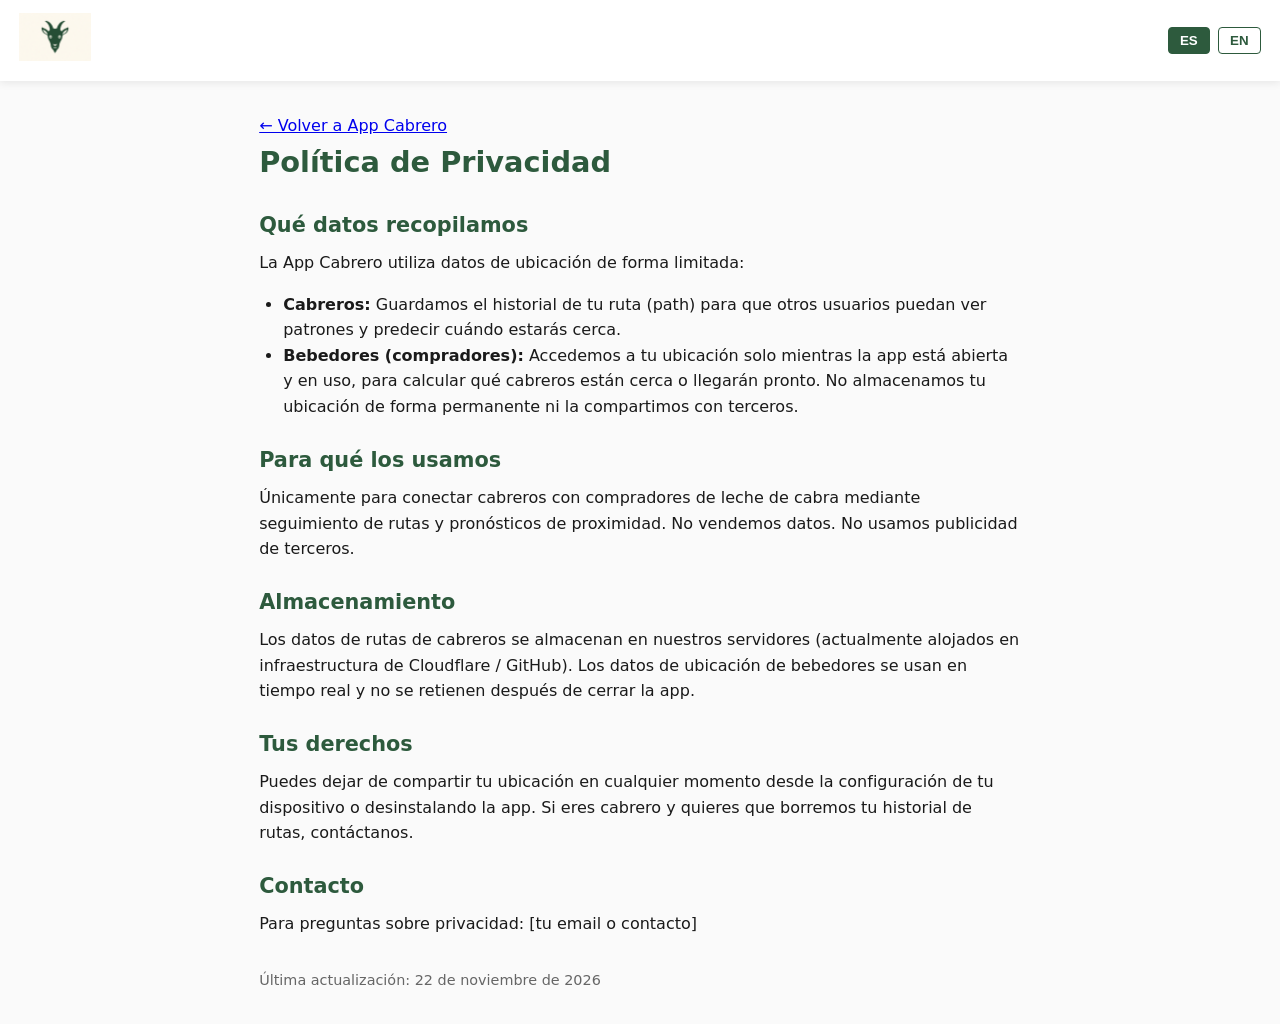
==== privacy.html @ 341f7de8 "Initial website" ====
<!DOCTYPE html>
<html lang="es">
<head>
  <meta charset="UTF-8">
  <meta name="viewport" content="width=device-width, initial-scale=1.0">
  <title>Política de Privacidad – Cabrero App</title>
  <link rel="stylesheet" href="styles.css">
</head>
<body>
  <header>
    <div class="header-inner">
      <a href="index.html"><img src="imagine_images/d5Y8Q.jpg" alt="Cabrero App" class="logo"></a>
      <div class="lang-switch">
        <button data-lang="es" class="active">ES</button>
        <button data-lang="en">EN</button>
      </div>
    </div>
  </header>

  <div class="legal">
    <a href="index.html" data-i18n="back">← Volver a App Cabrero</a>
    <h1 id="privacy-title">Política de Privacidad</h1>
    <div id="privacy-content"></div>
    <p class="note">Última actualización: 22 de noviembre de 2026</p>
  </div>

  <script src="script.js"></script>
  <script>
    const privacy = {
      es: `
        <h2>Qué datos recopilamos</h2>
        <p>La App Cabrero utiliza datos de ubicación de forma limitada:</p>
        <ul>
          <li><strong>Cabreros:</strong> Guardamos el historial de tu ruta (path) para que otros usuarios puedan ver patrones y predecir cuándo estarás cerca.</li>
          <li><strong>Bebedores (compradores):</strong> Accedemos a tu ubicación solo mientras la app está abierta y en uso, para calcular qué cabreros están cerca o llegarán pronto. No almacenamos tu ubicación de forma permanente ni la compartimos con terceros.</li>
        </ul>
        <h2>Para qué los usamos</h2>
        <p>Únicamente para conectar cabreros con compradores de leche de cabra mediante seguimiento de rutas y pronósticos de proximidad. No vendemos datos. No usamos publicidad de terceros.</p>
        <h2>Almacenamiento</h2>
        <p>Los datos de rutas de cabreros se almacenan en nuestros servidores (actualmente alojados en infraestructura de Cloudflare / GitHub). Los datos de ubicación de bebedores se usan en tiempo real y no se retienen después de cerrar la app.</p>
        <h2>Tus derechos</h2>
        <p>Puedes dejar de compartir tu ubicación en cualquier momento desde la configuración de tu dispositivo o desinstalando la app. Si eres cabrero y quieres que borremos tu historial de rutas, contáctanos.</p>
        <h2>Contacto</h2>
        <p>Para preguntas sobre privacidad: [tu email o contacto]</p>
      `,
      en: `
        <h2>What data we collect</h2>
        <p>The Cabrero App uses location data in a limited way:</p>
        <ul>
          <li><strong>Cabreros:</strong> We store your route history (path) so other users can see patterns and predict when you will be nearby.</li>
          <li><strong>Drinkers (buyers):</strong> We access your location only while the app is open and in use, to calculate which shepherds are nearby or coming soon. We do not permanently store your location or share it with third parties.</li>
        </ul>
        <h2>How we use it</h2>
        <p>Only to connect cabreros with goat milk buyers through route tracking and proximity forecasts. We do not sell data. We do not use third-party advertising.</p>
        <h2>Storage</h2>
        <p>Cabrero route data is stored on our servers (currently hosted on Cloudflare / GitHub infrastructure). Drinker location data is used in real time and is not retained after the app is closed.</p>
        <h2>Your rights</h2>
        <p>You can stop sharing your location at any time from your device settings or by uninstalling the app. If you are a cabrero and want us to delete your route history, contact us.</p>
        <h2>Contact</h2>
        <p>For privacy questions: [your email or contact]</p>
      `
    };
    function updatePrivacy(lang) {
      lang = lang || localStorage.getItem('cabrero-lang') || 'es';
      document.getElementById('privacy-title').textContent = lang === 'es' ? 'Política de Privacidad' : 'Privacy Policy';
      document.getElementById('privacy-content').innerHTML = privacy[lang];
    }
    window.onLangChange = updatePrivacy;
    document.addEventListener('DOMContentLoaded', () => updatePrivacy());
  </script>
</body>
</html>
---- styles.css ----
/* Cabrero App - Simple responsive styles */
:root {
  --primary: #2d5a3d;
  --primary-light: #4a7c59;
  --accent: #e8f5e9;
  --text: #1a1a1a;
  --bg: #fafafa;
  --white: #ffffff;
  --gray: #666;
}

* { box-sizing: border-box; margin: 0; padding: 0; }
body {
  font-family: system-ui, -apple-system, Segoe UI, Roboto, sans-serif;
  line-height: 1.6;
  color: var(--text);
  background: var(--bg);
}
.container { max-width: 900px; margin: 0 auto; padding: 0 1.2rem; }
header {
  background: var(--white);
  box-shadow: 0 2px 8px rgba(0,0,0,0.08);
  position: sticky; top: 0; z-index: 100;
}
.header-inner {
  display: flex; align-items: center; justify-content: space-between;
  padding: 0.8rem 1.2rem;
}
.logo { height: 48px; width: auto; }
.lang-switch { display: flex; gap: 0.5rem; }
.lang-switch button {
  background: transparent; border: 1px solid var(--primary);
  color: var(--primary); padding: 0.3rem 0.7rem; border-radius: 4px;
  cursor: pointer; font-weight: 600;
}
.lang-switch button.active { background: var(--primary); color: white; }
.hero {
  background: linear-gradient(135deg, var(--accent) 0%, #fff 100%);
  padding: 3rem 0 2rem;
  text-align: center;
}
.hero img.hero-img {
  max-width: 100%; height: auto; border-radius: 12px;
  box-shadow: 0 8px 24px rgba(0,0,0,0.12); margin: 1.5rem 0;
}
h1 { font-size: 2.2rem; color: var(--primary); margin-bottom: 0.5rem; }
.subtitle { font-size: 1.25rem; color: var(--gray); margin-bottom: 1rem; }
.cta {
  display: inline-block; background: var(--primary); color: white;
  padding: 0.9rem 1.8rem; border-radius: 8px; text-decoration: none;
  font-weight: 600; margin: 0.5rem; transition: background 0.2s;
}
.cta:hover { background: var(--primary-light); }
section { padding: 2.5rem 0; }
h2 { font-size: 1.8rem; color: var(--primary); margin-bottom: 1rem; text-align: center; }
.cards { display: grid; grid-template-columns: 1fr; gap: 1.5rem; margin-top: 1.5rem; }
@media (min-width: 640px) { .cards { grid-template-columns: 1fr 1fr; } }
.card {
  background: white; padding: 1.5rem; border-radius: 10px;
  box-shadow: 0 4px 12px rgba(0,0,0,0.06);
}
.card h3 { color: var(--primary); margin-bottom: 0.5rem; }
footer {
  background: var(--primary); color: white; text-align: center;
  padding: 2rem 1rem; margin-top: 2rem;
}
footer a { color: #c8e6c9; text-decoration: none; margin: 0 0.8rem; }
footer a:hover { text-decoration: underline; }
.legal { max-width: 800px; margin: 2rem auto; padding: 0 1.2rem; }
.legal h1 { font-size: 1.8rem; }
.legal h2 { font-size: 1.3rem; text-align: left; margin: 1.5rem 0 0.5rem; }
.legal p, .legal ul { margin-bottom: 1rem; }
.legal ul { padding-left: 1.5rem; }
.note { font-size: 0.9rem; color: var(--gray); margin-top: 2rem; }
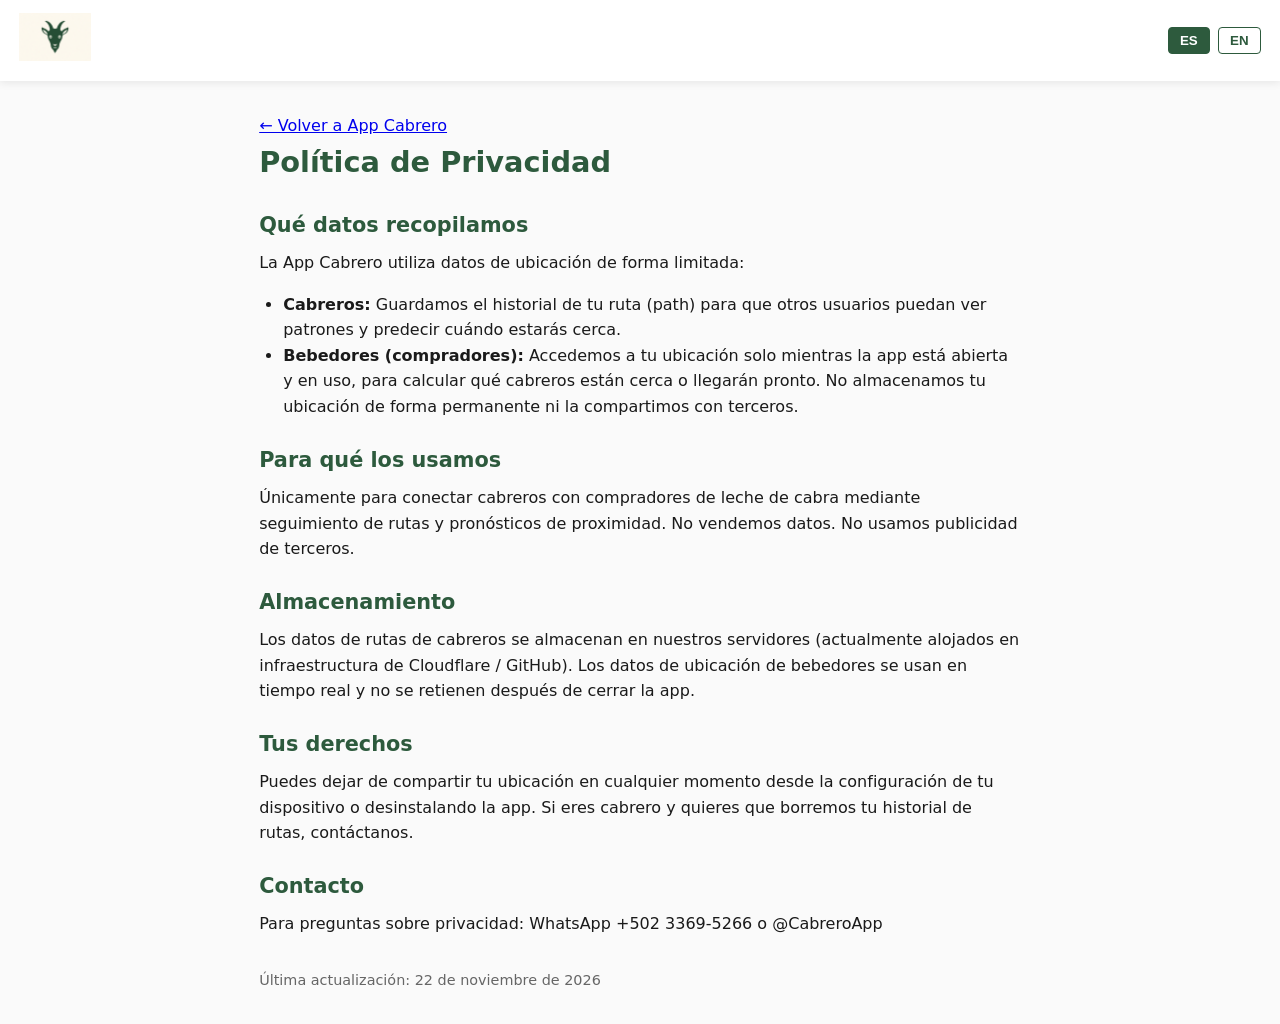
==== commit 4f59144c: "Fix branding; Add WhatsApp contact info" ====
--- a/privacy.html
+++ b/privacy.html
@@ -41,7 +41,7 @@
         <h2>Tus derechos</h2>
         <p>Puedes dejar de compartir tu ubicación en cualquier momento desde la configuración de tu dispositivo o desinstalando la app. Si eres cabrero y quieres que borremos tu historial de rutas, contáctanos.</p>
         <h2>Contacto</h2>
-        <p>Para preguntas sobre privacidad: [tu email o contacto]</p>
+        <p>Para preguntas sobre privacidad: WhatsApp +502 3369-5266 o @CabreroApp</p>
       `,
       en: `
         <h2>What data we collect</h2>
@@ -57,7 +57,7 @@
         <h2>Your rights</h2>
         <p>You can stop sharing your location at any time from your device settings or by uninstalling the app. If you are a cabrero and want us to delete your route history, contact us.</p>
         <h2>Contact</h2>
-        <p>For privacy questions: [your email or contact]</p>
+        <p>For privacy questions: WhatsApp +502 3369-5266 or @CabreroApp</p>
       `
     };
     function updatePrivacy(lang) {
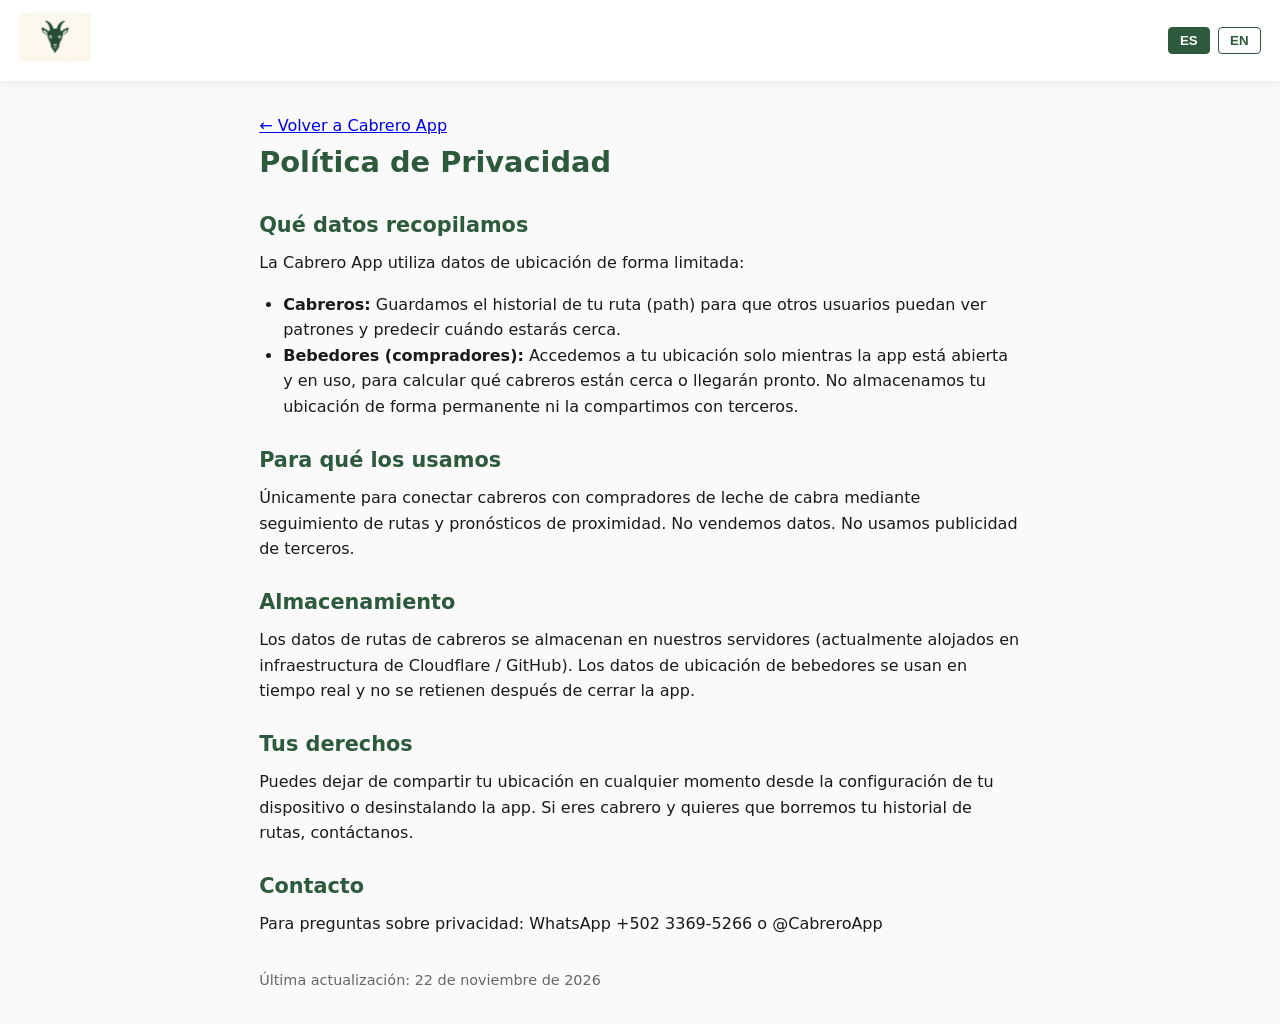
==== commit bef68443: "More branding fixes" ====
--- a/privacy.html
+++ b/privacy.html
@@ -18,7 +18,7 @@
   </header>
 
   <div class="legal">
-    <a href="index.html" data-i18n="back">← Volver a App Cabrero</a>
+    <a href="index.html" data-i18n="back">← Volver a Cabrero App</a>
     <h1 id="privacy-title">Política de Privacidad</h1>
     <div id="privacy-content"></div>
     <p class="note">Última actualización: 22 de noviembre de 2026</p>
@@ -29,7 +29,7 @@
     const privacy = {
       es: `
         <h2>Qué datos recopilamos</h2>
-        <p>La App Cabrero utiliza datos de ubicación de forma limitada:</p>
+        <p>La Cabrero App utiliza datos de ubicación de forma limitada:</p>
         <ul>
           <li><strong>Cabreros:</strong> Guardamos el historial de tu ruta (path) para que otros usuarios puedan ver patrones y predecir cuándo estarás cerca.</li>
           <li><strong>Bebedores (compradores):</strong> Accedemos a tu ubicación solo mientras la app está abierta y en uso, para calcular qué cabreros están cerca o llegarán pronto. No almacenamos tu ubicación de forma permanente ni la compartimos con terceros.</li>
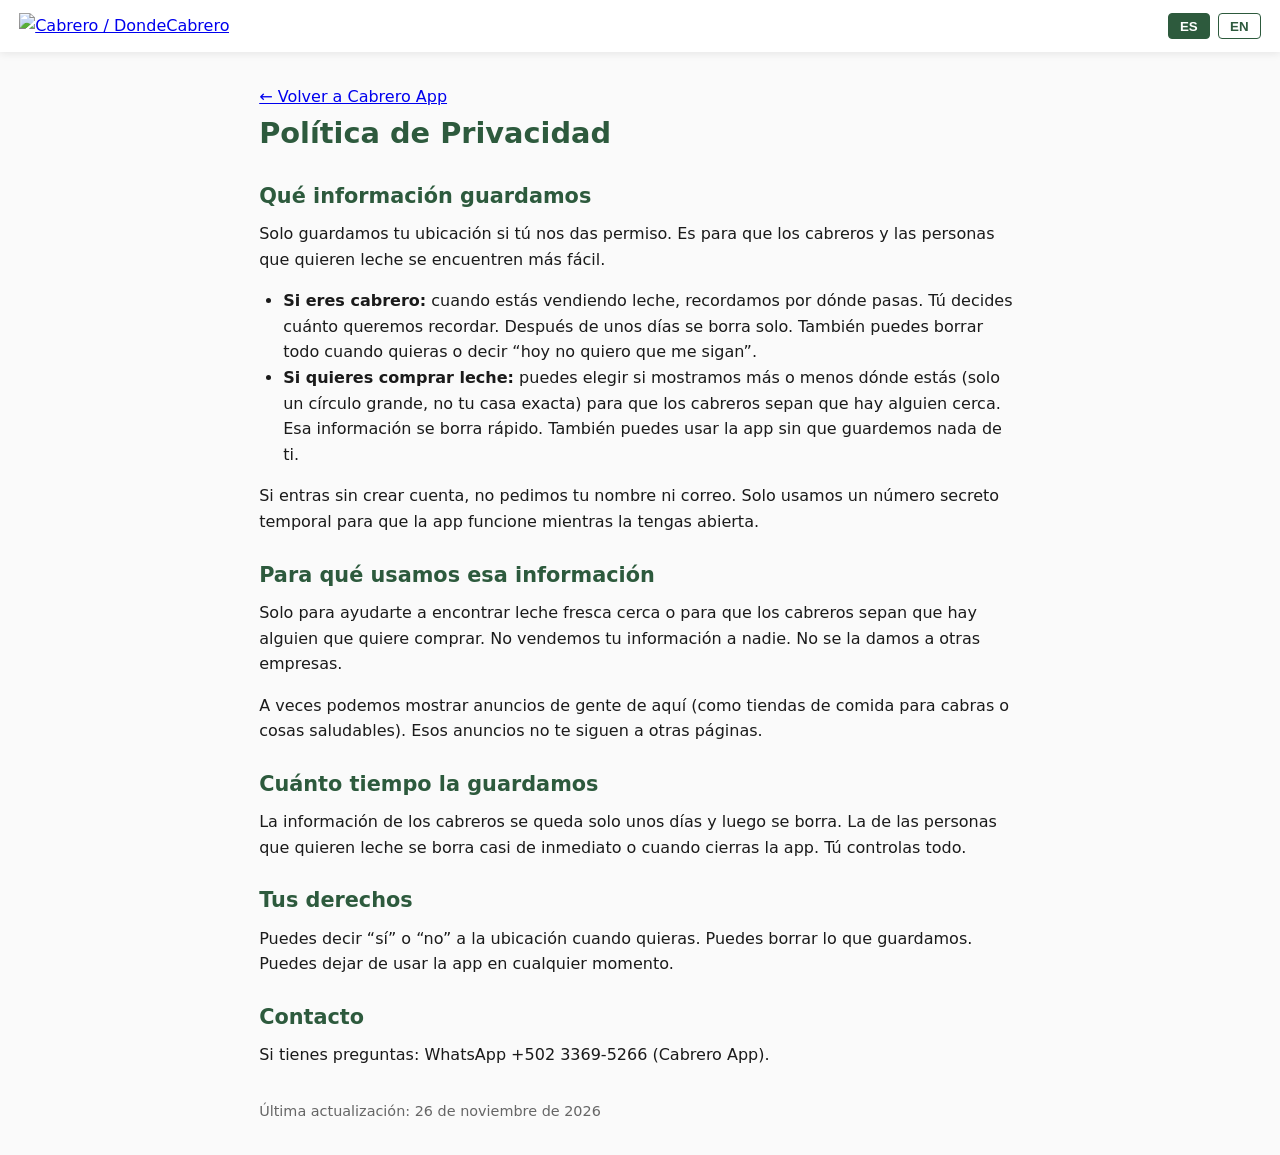
==== commit f03f9fe8: "Simplify terms and privacy pages" ====
--- a/privacy.html
+++ b/privacy.html
@@ -3,13 +3,13 @@
 <head>
   <meta charset="UTF-8">
   <meta name="viewport" content="width=device-width, initial-scale=1.0">
-  <title>Política de Privacidad – Cabrero App</title>
+  <title>Política de Privacidad – Cabrero / DondeCabrero</title>
   <link rel="stylesheet" href="styles.css">
 </head>
 <body>
   <header>
     <div class="header-inner">
-      <a href="index.html"><img src="imagine_images/d5Y8Q.jpg" alt="Cabrero App" class="logo"></a>
+      <a href="index.html"><img src="imagine_images/Z5g5p.jpg" alt="Cabrero / DondeCabrero" class="logo"></a>
       <div class="lang-switch">
         <button data-lang="es" class="active">ES</button>
         <button data-lang="en">EN</button>
@@ -18,50 +18,62 @@
   </header>
 
   <div class="legal">
-    <a href="index.html" data-i18n="back">← Volver a Cabrero App</a>
+    <a href="index.html" data-i18n="back">← Volver</a>
     <h1 id="privacy-title">Política de Privacidad</h1>
     <div id="privacy-content"></div>
-    <p class="note">Última actualización: 22 de noviembre de 2026</p>
+    <p class="note">Última actualización: 26 de noviembre de 2026</p>
   </div>
 
   <script src="script.js"></script>
   <script>
     const privacy = {
       es: `
-        <h2>Qué datos recopilamos</h2>
-        <p>La Cabrero App utiliza datos de ubicación de forma limitada:</p>
+        <h2>Qué información guardamos</h2>
+        <p>Solo guardamos tu ubicación si tú nos das permiso. Es para que los cabreros y las personas que quieren leche se encuentren más fácil.</p>
         <ul>
-          <li><strong>Cabreros:</strong> Guardamos el historial de tu ruta (path) para que otros usuarios puedan ver patrones y predecir cuándo estarás cerca.</li>
-          <li><strong>Bebedores (compradores):</strong> Accedemos a tu ubicación solo mientras la app está abierta y en uso, para calcular qué cabreros están cerca o llegarán pronto. No almacenamos tu ubicación de forma permanente ni la compartimos con terceros.</li>
+          <li><strong>Si eres cabrero:</strong> cuando estás vendiendo leche, recordamos por dónde pasas. Tú decides cuánto queremos recordar. Después de unos días se borra solo. También puedes borrar todo cuando quieras o decir “hoy no quiero que me sigan”.</li>
+          <li><strong>Si quieres comprar leche:</strong> puedes elegir si mostramos más o menos dónde estás (solo un círculo grande, no tu casa exacta) para que los cabreros sepan que hay alguien cerca. Esa información se borra rápido. También puedes usar la app sin que guardemos nada de ti.</li>
         </ul>
-        <h2>Para qué los usamos</h2>
-        <p>Únicamente para conectar cabreros con compradores de leche de cabra mediante seguimiento de rutas y pronósticos de proximidad. No vendemos datos. No usamos publicidad de terceros.</p>
-        <h2>Almacenamiento</h2>
-        <p>Los datos de rutas de cabreros se almacenan en nuestros servidores (actualmente alojados en infraestructura de Cloudflare / GitHub). Los datos de ubicación de bebedores se usan en tiempo real y no se retienen después de cerrar la app.</p>
+        <p>Si entras sin crear cuenta, no pedimos tu nombre ni correo. Solo usamos un número secreto temporal para que la app funcione mientras la tengas abierta.</p>
+
+        <h2>Para qué usamos esa información</h2>
+        <p>Solo para ayudarte a encontrar leche fresca cerca o para que los cabreros sepan que hay alguien que quiere comprar. No vendemos tu información a nadie. No se la damos a otras empresas.</p>
+        <p>A veces podemos mostrar anuncios de gente de aquí (como tiendas de comida para cabras o cosas saludables). Esos anuncios no te siguen a otras páginas.</p>
+
+        <h2>Cuánto tiempo la guardamos</h2>
+        <p>La información de los cabreros se queda solo unos días y luego se borra. La de las personas que quieren leche se borra casi de inmediato o cuando cierras la app. Tú controlas todo.</p>
+
         <h2>Tus derechos</h2>
-        <p>Puedes dejar de compartir tu ubicación en cualquier momento desde la configuración de tu dispositivo o desinstalando la app. Si eres cabrero y quieres que borremos tu historial de rutas, contáctanos.</p>
+        <p>Puedes decir “sí” o “no” a la ubicación cuando quieras. Puedes borrar lo que guardamos. Puedes dejar de usar la app en cualquier momento.</p>
+
         <h2>Contacto</h2>
-        <p>Para preguntas sobre privacidad: WhatsApp +502 3369-5266 o @CabreroApp</p>
+        <p>Si tienes preguntas: WhatsApp +502 3369-5266 (Cabrero App).</p>
       `,
       en: `
-        <h2>What data we collect</h2>
-        <p>The Cabrero App uses location data in a limited way:</p>
+        <h2>What information we keep</h2>
+        <p>We only keep your location if you say it’s okay. We do it so shepherds and people who want milk can find each other more easily.</p>
         <ul>
-          <li><strong>Cabreros:</strong> We store your route history (path) so other users can see patterns and predict when you will be nearby.</li>
-          <li><strong>Drinkers (buyers):</strong> We access your location only while the app is open and in use, to calculate which shepherds are nearby or coming soon. We do not permanently store your location or share it with third parties.</li>
+          <li><strong>If you are a shepherd:</strong> when you are selling milk, we remember the path you take. You choose how much we remember. After a few days it disappears by itself. You can also erase everything anytime or say “don’t follow me today”.</li>
+          <li><strong>If you want to buy milk:</strong> you can choose whether we show roughly where you are (just a big circle, not your exact house) so shepherds know someone nearby wants milk. That information goes away quickly. You can also use the app without us keeping anything about you.</li>
         </ul>
-        <h2>How we use it</h2>
-        <p>Only to connect cabreros with goat milk buyers through route tracking and proximity forecasts. We do not sell data. We do not use third-party advertising.</p>
-        <h2>Storage</h2>
-        <p>Cabrero route data is stored on our servers (currently hosted on Cloudflare / GitHub infrastructure). Drinker location data is used in real time and is not retained after the app is closed.</p>
+        <p>If you use the app without making an account, we don’t ask for your name or email. We just use a temporary secret number so the app works while you have it open.</p>
+
+        <h2>What we use the information for</h2>
+        <p>Only to help you find fresh milk nearby or to let shepherds know someone wants to buy. We never sell your information. We don’t give it to other companies.</p>
+        <p>Sometimes we may show ads from local people (like goat food stores or healthy things). Those ads don’t follow you to other websites.</p>
+
+        <h2>How long we keep it</h2>
+        <p>Shepherd information stays only a few days and then disappears. Information about people who want milk disappears almost right away or when you close the app. You are always in control.</p>
+
         <h2>Your rights</h2>
-        <p>You can stop sharing your location at any time from your device settings or by uninstalling the app. If you are a cabrero and want us to delete your route history, contact us.</p>
+        <p>You can say yes or no to location anytime. You can erase what we saved. You can stop using the app whenever you want.</p>
+
         <h2>Contact</h2>
-        <p>For privacy questions: WhatsApp +502 3369-5266 or @CabreroApp</p>
+        <p>If you have questions: WhatsApp +502 3369-5266 (Cabrero App).</p>
       `
     };
     function updatePrivacy(lang) {
-      lang = lang || localStorage.getItem('cabrero-lang') || 'es';
+      lang = lang || localStorage.getItem('dondecabreo-lang') || 'es';
       document.getElementById('privacy-title').textContent = lang === 'es' ? 'Política de Privacidad' : 'Privacy Policy';
       document.getElementById('privacy-content').innerHTML = privacy[lang];
     }
@@ -69,4 +81,4 @@
     document.addEventListener('DOMContentLoaded', () => updatePrivacy());
   </script>
 </body>
-</html>+</html>
